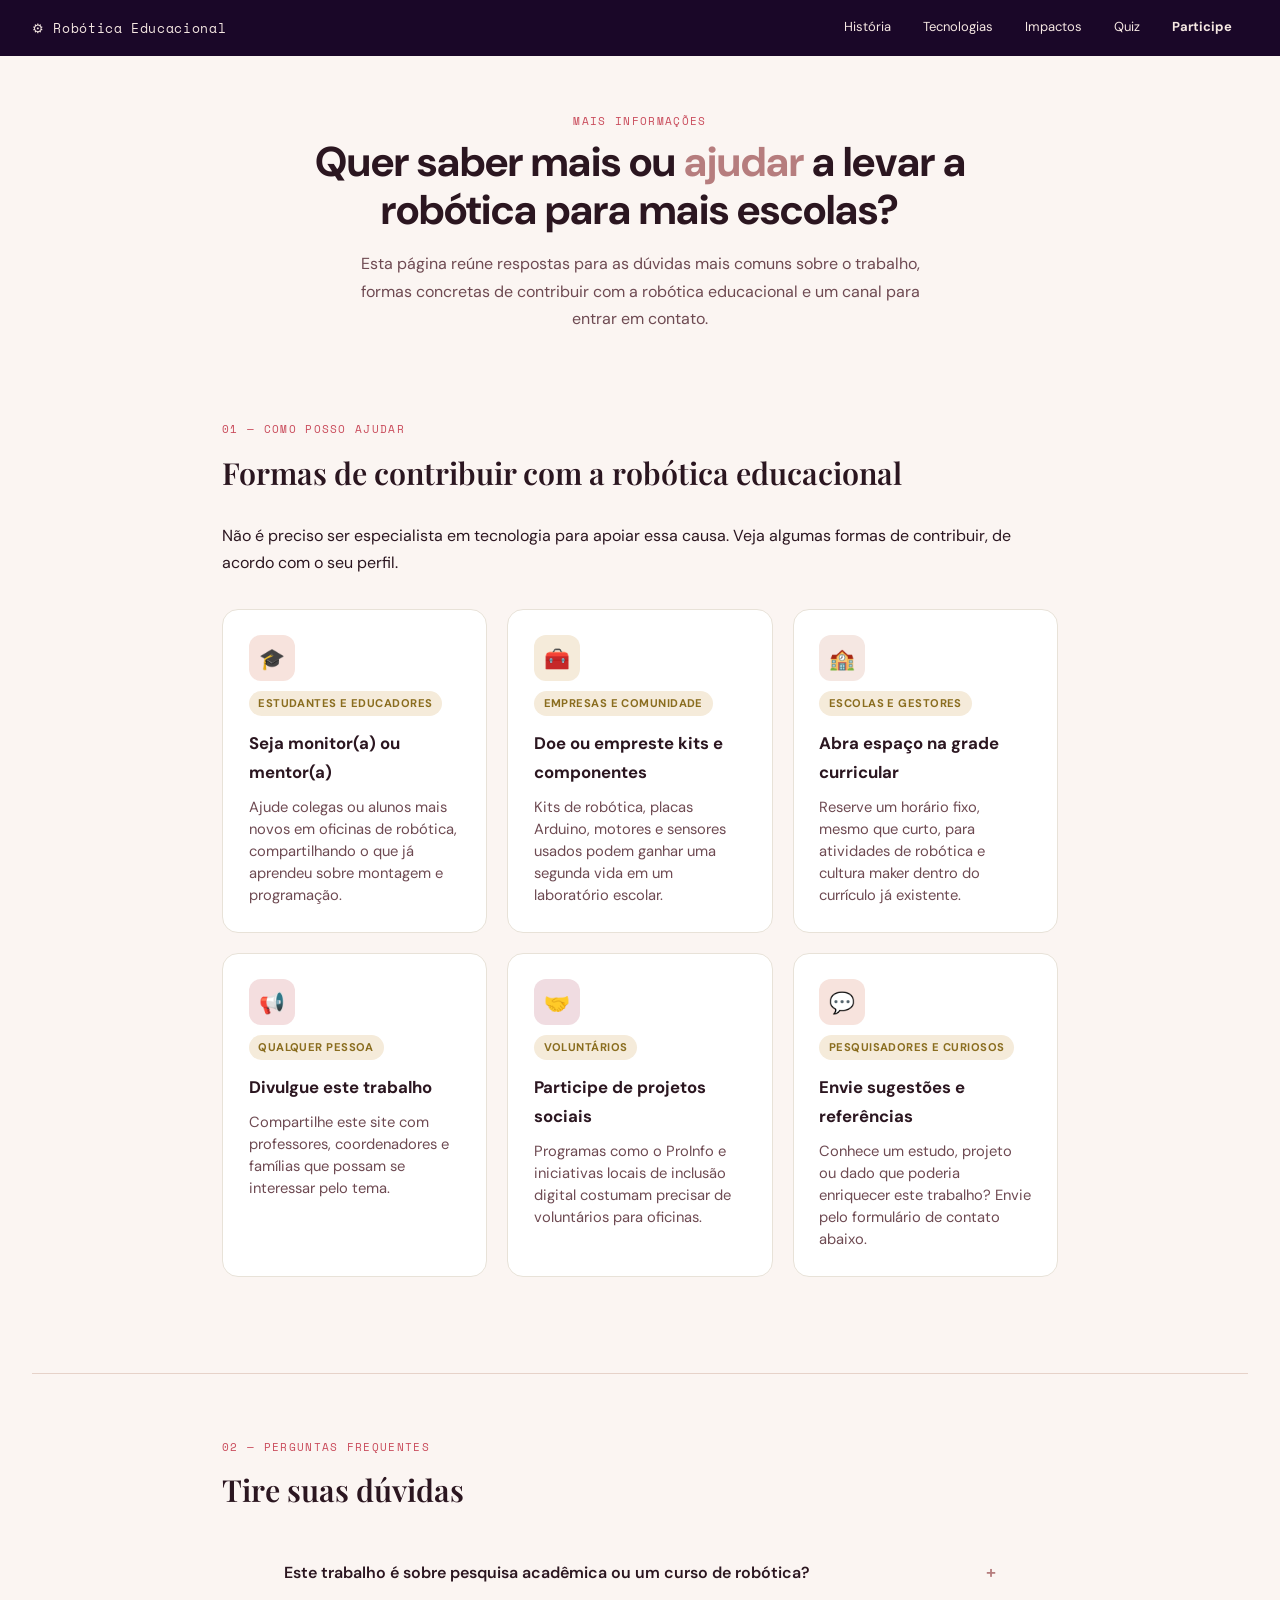
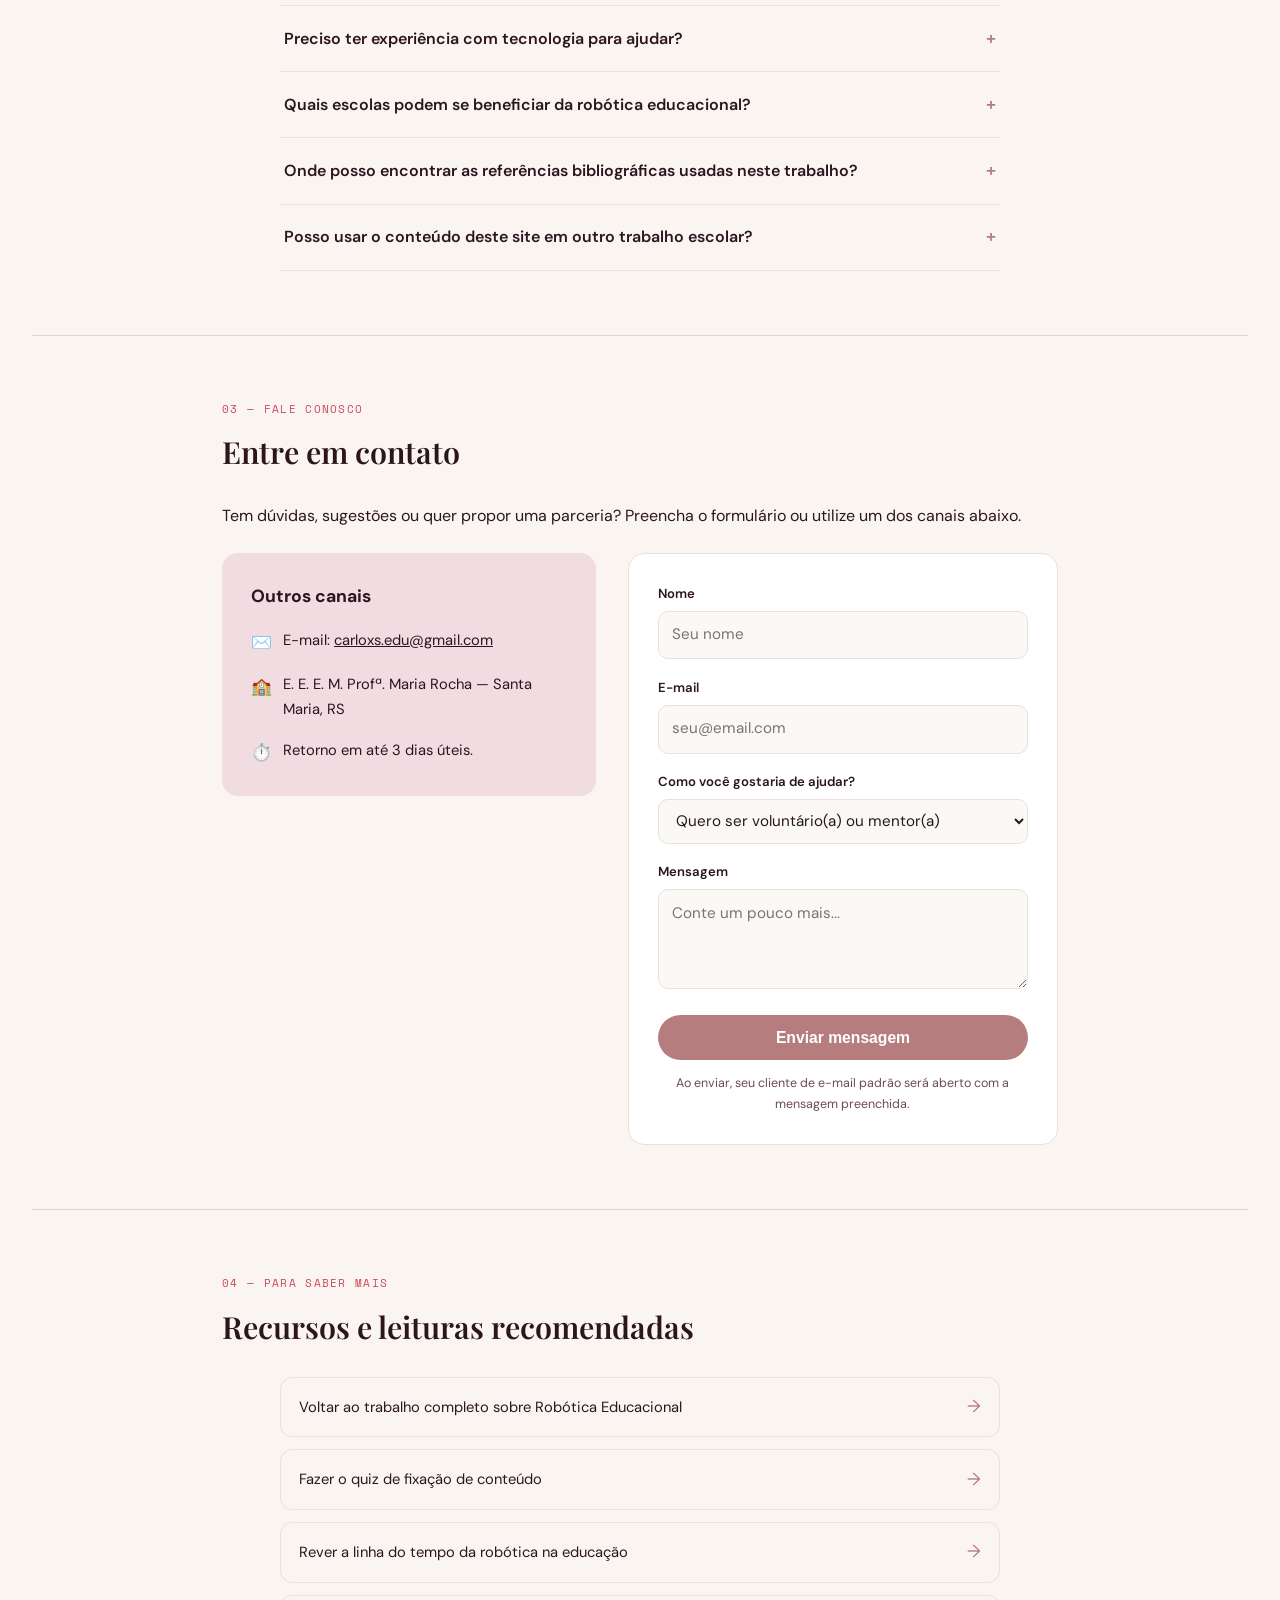
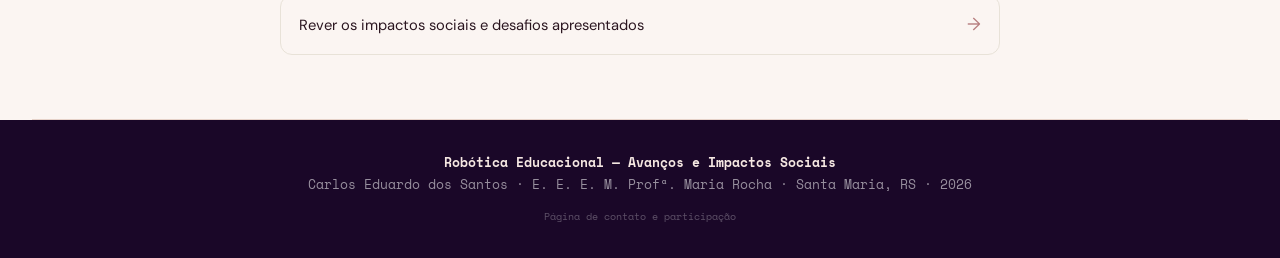
==== participe.html @ 4939635a "Add files via upload" ====
<!DOCTYPE html>
<html lang="pt-BR">
<head>
<meta charset="UTF-8">
<meta name="viewport" content="width=device-width, initial-scale=1.0">
<title>Participe — Robótica Educacional</title>
<link rel="stylesheet" href="CssTcc.css" />
<link rel="stylesheet" href="CssParticipe.css" />


</head>
<body>

<div id="progress-bar"></div>

<nav>
  <span class="logo">⚙ Robótica Educacional</span>
  <ul>
    <li><a href="Robotica.html#historico">História</a></li>
    <li><a href="Robotica.html#tecnologias">Tecnologias</a></li>
    <li><a href="Robotica.html#impactos">Impactos</a></li>
    <li><a href="quiz.html">Quiz</a></li>
    <li><a href="participe.html" style="opacity:1; font-weight:700;">Participe</a></li>
  </ul>
</nav>

<div class="p-hero">
  <div class="section-label">Mais informações</div>
  <h1>Quer saber mais ou <span style="color:var(--terracota,#d97757);">ajudar</span> a levar a robótica para mais escolas?</h1>
  <p>Esta página reúne respostas para as dúvidas mais comuns sobre o trabalho, formas concretas de contribuir com a robótica educacional e um canal para entrar em contato.</p>
</div>

<!-- COMO POSSO AJUDAR -->
<section class="reveal">
  <div class="section-label">01 — Como posso ajudar</div>
  <h2>Formas de contribuir com a robótica educacional</h2>
  <p>Não é preciso ser especialista em tecnologia para apoiar essa causa. Veja algumas formas de contribuir, de acordo com o seu perfil.</p>

  <div class="ajuda-grid">
    <div class="ajuda-card">
      <div class="ajuda-icone" style="background:var(--primary-light);">🎓</div>
      <span class="tag">Estudantes e educadores</span>
      <h3>Seja monitor(a) ou mentor(a)</h3>
      <p>Ajude colegas ou alunos mais novos em oficinas de robótica, compartilhando o que já aprendeu sobre montagem e programação.</p>
    </div>
    <div class="ajuda-card">
      <div class="ajuda-icone" style="background:var(--dourado-light);">🧰</div>
      <span class="tag">Empresas e comunidade</span>
      <h3>Doe ou empreste kits e componentes</h3>
      <p>Kits de robótica, placas Arduino, motores e sensores usados podem ganhar uma segunda vida em um laboratório escolar.</p>
    </div>
    <div class="ajuda-card">
      <div class="ajuda-icone" style="background:var(--terracota-light);">🏫</div>
      <span class="tag">Escolas e gestores</span>
      <h3>Abra espaço na grade curricular</h3>
      <p>Reserve um horário fixo, mesmo que curto, para atividades de robótica e cultura maker dentro do currículo já existente.</p>
    </div>
    <div class="ajuda-card">
      <div class="ajuda-icone" style="background:var(--coral-light);">📢</div>
      <span class="tag">Qualquer pessoa</span>
      <h3>Divulgue este trabalho</h3>
      <p>Compartilhe este site com professores, coordenadores e famílias que possam se interessar pelo tema.</p>
    </div>
    <div class="ajuda-card">
      <div class="ajuda-icone" style="background:var(--secondary-light);">🤝</div>
      <span class="tag">Voluntários</span>
      <h3>Participe de projetos sociais</h3>
      <p>Programas como o ProInfo e iniciativas locais de inclusão digital costumam precisar de voluntários para oficinas.</p>
    </div>
    <div class="ajuda-card">
      <div class="ajuda-icone" style="background:var(--primary-light);">💬</div>
      <span class="tag">Pesquisadores e curiosos</span>
      <h3>Envie sugestões e referências</h3>
      <p>Conhece um estudo, projeto ou dado que poderia enriquecer este trabalho? Envie pelo formulário de contato abaixo.</p>
    </div>
  </div>
</section>

<hr class="divisor">

<!-- FAQ -->
<section class="reveal">
  <div class="section-label">02 — Perguntas frequentes</div>
  <h2>Tire suas dúvidas</h2>

  <div class="faq-lista" id="faqLista">
    <div class="faq-item">
      <button class="faq-pergunta">
        Este trabalho é sobre pesquisa acadêmica ou um curso de robótica?
        <span class="sinal">+</span>
      </button>
      <div class="faq-resposta">
        <p>É um Trabalho de Conclusão de Curso (TCC) que reúne pesquisa bibliográfica sobre a história, as tecnologias e os impactos sociais da robótica na educação. Não se trata de um curso prático, mas o conteúdo pode servir de base para quem quiser estudar ou ensinar o tema.</p>
      </div>
    </div>
    <div class="faq-item">
      <button class="faq-pergunta">
        Preciso ter experiência com tecnologia para ajudar?
        <span class="sinal">+</span>
      </button>
      <div class="faq-resposta">
        <p>Não. Muitas formas de ajudar, como divulgar o trabalho, doar materiais ou apoiar a organização de uma oficina, não exigem conhecimento técnico prévio.</p>
      </div>
    </div>
    <div class="faq-item">
      <button class="faq-pergunta">
        Quais escolas podem se beneficiar da robótica educacional?
        <span class="sinal">+</span>
      </button>
      <div class="faq-resposta">
        <p>Qualquer escola, pública ou privada, pode se beneficiar. O trabalho destaca especialmente os desafios enfrentados pela rede pública, onde a robótica pode ajudar a reduzir desigualdades no acesso à tecnologia.</p>
      </div>
    </div>
    <div class="faq-item">
      <button class="faq-pergunta">
        Onde posso encontrar as referências bibliográficas usadas neste trabalho?
        <span class="sinal">+</span>
      </button>
      <div class="faq-resposta">
        <p>As principais referências, como Moran (2013), Filatro (2018) e Silveira (2023), estão citadas ao longo do site. Para a lista completa, entre em contato usando o formulário abaixo.</p>
      </div>
    </div>
    <div class="faq-item">
      <button class="faq-pergunta">
        Posso usar o conteúdo deste site em outro trabalho escolar?
        <span class="sinal">+</span>
      </button>
      <div class="faq-resposta">
        <p>Sim, desde que a fonte seja citada corretamente. Recomendamos consultar as referências originais para trabalhos acadêmicos mais aprofundados.</p>
      </div>
    </div>
  </div>
</section>

<hr class="divisor">

<!-- CONTATO -->
<section class="reveal">
  <div class="section-label">03 — Fale conosco</div>
  <h2>Entre em contato</h2>
  <p>Tem dúvidas, sugestões ou quer propor uma parceria? Preencha o formulário ou utilize um dos canais abaixo.</p>

  <div class="contato-wrap">
    <div class="contato-info">
      <h3>Outros canais</h3>
      <div class="contato-linha">
        <span class="ic">✉️</span>
        <span>E-mail: <a href="carloxs.edu@gmail.com">carloxs.edu@gmail.com</a></span>
      </div>
      <div class="contato-linha">
        <span class="ic">🏫</span>
        <span>E. E. E. M. Profª. Maria Rocha — Santa Maria, RS</span>
      </div>
      <div class="contato-linha">
        <span class="ic">⏱️</span>
        <span>Retorno em até 3 dias úteis.</span>
      </div>
    </div>

    <form class="contato-form" action="mailto:carloxs.edu@gmail.com" method="post" enctype="text/plain">
      <div class="campo">
        <label for="nome">Nome</label>
        <input type="text" id="nome" name="nome" placeholder="Seu nome" required>
      </div>
      <div class="campo">
        <label for="email">E-mail</label>
        <input type="email" id="email" name="email" placeholder="seu@email.com" required>
      </div>
      <div class="campo">
        <label for="assunto">Como você gostaria de ajudar?</label>
        <select id="assunto" name="assunto">
          <option>Quero ser voluntário(a) ou mentor(a)</option>
          <option>Quero doar equipamentos</option>
          <option>Represento uma escola interessada</option>
          <option>Tenho uma sugestão ou referência</option>
          <option>Outro assunto</option>
        </select>
      </div>
      <div class="campo">
        <label for="mensagem">Mensagem</label>
        <textarea id="mensagem" name="mensagem" placeholder="Conte um pouco mais..." required></textarea>
      </div>
      <button type="submit" class="btn-enviar">Enviar mensagem</button>
      <div class="form-nota">Ao enviar, seu cliente de e-mail padrão será aberto com a mensagem preenchida.</div>
    </form>
  </div>
</section>

<hr class="divisor">

<!-- RECURSOS -->
<section class="reveal">
  <div class="section-label">04 — Para saber mais</div>
  <h2>Recursos e leituras recomendadas</h2>
  <div class="recursos-lista">
    <a class="recurso-link" href="Robotica.html">
      <span>Voltar ao trabalho completo sobre Robótica Educacional</span>
      <span class="seta">→</span>
    </a>
    <a class="recurso-link" href="quiz.html">
      <span>Fazer o quiz de fixação de conteúdo</span>
      <span class="seta">→</span>
    </a>
    <a class="recurso-link" href="Robotica.html#historico">
      <span>Rever a linha do tempo da robótica na educação</span>
      <span class="seta">→</span>
    </a>
    <a class="recurso-link" href="Robotica.html#impactos">
      <span>Rever os impactos sociais e desafios apresentados</span>
      <span class="seta">→</span>
    </a>
  </div>
</section>

<hr class="divisor">

<button id="back-to-top" title="Voltar ao topo" onclick="window.scrollTo({top:0, behavior:'smooth'})">↑</button>

<footer>
  <strong>Robótica Educacional — Avanços e Impactos Sociais</strong><br>
  Carlos Eduardo dos Santos · E. E. E. M. Profª. Maria Rocha · Santa Maria, RS · 2026
  <span class="creditos">Página de contato e participação</span>
</footer>

<script>
// FAQ ACORDEÃO
document.querySelectorAll('.faq-item').forEach(item => {
  const botao = item.querySelector('.faq-pergunta');
  const resposta = item.querySelector('.faq-resposta');
  botao.addEventListener('click', () => {
    const estaAberto = item.classList.contains('aberto');
    document.querySelectorAll('.faq-item.aberto').forEach(outro => {
      if (outro !== item) {
        outro.classList.remove('aberto');
        outro.querySelector('.faq-resposta').style.maxHeight = null;
      }
    });
    if (estaAberto) {
      item.classList.remove('aberto');
      resposta.style.maxHeight = null;
    } else {
      item.classList.add('aberto');
      resposta.style.maxHeight = resposta.scrollHeight + 'px';
    }
  });
});

// REVEAL DE SEÇÕES
const revealObserver = new IntersectionObserver((entries) => {
  entries.forEach(e => { if (e.isIntersecting) e.target.classList.add('visible'); });
}, { threshold: 0.1 });
document.querySelectorAll('.reveal').forEach(s => revealObserver.observe(s));

// BARRA DE PROGRESSO DE LEITURA
const progressBar = document.getElementById('progress-bar');
function atualizarProgresso() {
  const scrollTop = window.scrollY;
  const docHeight = document.documentElement.scrollHeight - window.innerHeight;
  const pct = docHeight > 0 ? (scrollTop / docHeight) * 100 : 0;
  progressBar.style.width = pct + '%';
}
window.addEventListener('scroll', atualizarProgresso);
atualizarProgresso();

// BOTÃO VOLTAR AO TOPO
const backToTop = document.getElementById('back-to-top');
window.addEventListener('scroll', () => {
  if (window.scrollY > 500) backToTop.classList.add('show');
  else backToTop.classList.remove('show');
});
</script>
</body>
</html>
---- CssTcc.css ----
@import url('https://fonts.googleapis.com/css2?family=Playfair+Display:ital,wght@0,400;0,600;0,700;1,400&family=DM+Sans:wght@400;500;600;700&family=Space+Mono:wght@400;700&display=swap');

:root {
    
    --primary: #C94B5B;         /* rosa coral vibrante — antigo "verde" */
    --primary-dark: #1A0728;    /* roxo quase-preto — fundo de nav/hero/footer */
    --primary-darker: #100420;
    --primary-light: #F7E3DD;   /* rosa claro — cards positivos */
    --secondary: #702E43;       /* ameixa — antigo "roxo" */
    --secondary-light: #F0DCE1;
    --terracota: #B67D7E;       /* rosa empoeirado — antigo "amarelo" */
    --terracota-light: #F5E7E2;
    --coral: #9C3A4A;           /* vinho profundo — desafios/negativo */
    --coral-light: #F4DEDF;
    --dourado: #C9974B;         /* dourado quente — respostas corretas */
    --dourado-light: #F5EBDA;
    --cinza-bg: #FBF5F2;
    --cinza-borda: #E6D2C9;
    --texto: #2B1620;
    --texto-muted: #6E4A52;
    --branco: #ffffff;
  }

  * { margin: 0; padding: 0; box-sizing: border-box; }


 body {
    font-family: 'DM Sans', sans-serif;
    background: var(--cinza-bg);
    color: var(--texto);
    line-height: 1.7;
  }

  /* BARRA DE PROGRESSO DE LEITURA */
  #progress-bar {
    position: fixed;
    top: 0; left: 0;
    height: 3px;
    width: 0%;
    background: linear-gradient(90deg, var(--primary), var(--dourado));
    z-index: 999;
    transition: width 0.1s;
  }

  /* NAV */
  nav {
    background: var(--primary-dark);
    padding: 0 2rem;
    position: sticky;
    top: 0;
    z-index: 100;
    display: flex;
    align-items: center;
    justify-content: space-between;
    height: 56px;
  }
  nav .logo {
    font-family: 'Space Mono', monospace;
    color: var(--terracota-light);
    font-size: 13px;
    letter-spacing: 0.05em;
  }
  nav ul {
    list-style: none;
    display: flex;
    gap: 0;
  }
  nav ul li a {
    color: var(--terracota-light);
    text-decoration: none;
    font-size: 13px;
    padding: 0 1rem;
    height: 56px;
    display: flex;
    align-items: center;
    transition: background 0.2s;
    border-bottom: 2px solid transparent;
  }
  nav ul li a:hover {
    background: rgba(255,255,255,0.07);
    border-bottom-color: var(--dourado);
  }

  /* HERO */
  .hero {
    background:
      linear-gradient(160deg, rgba(26,7,40,0.93) 10%, rgba(112,46,67,0.85) 100%),
      url('https://images.pexels.com/photos/7869085/pexels-photo-7869085.jpeg?auto=compress&cs=tinysrgb&w=1600') center/cover no-repeat;
    color: white;
    padding: 5rem 2rem 4rem;
    position: relative;
    overflow: hidden;
  }
  .hero::before {
    content: '';
    position: absolute;
    top: -60px; right: -60px;
    width: 340px; height: 340px;
    border-radius: 50%;
    background: rgba(201,75,91,0.20);
  }
  .hero::after {
    content: '';
    position: absolute;
    bottom: -80px; left: 10%;
    width: 220px; height: 220px;
    border-radius: 50%;
    background: rgba(201,151,75,0.15);
  }
  .hero-inner {
    max-width: 860px;
    margin: 0 auto;
    position: relative;
    z-index: 1;
  }
  .hero-tag {
    display: inline-block;
    background: rgba(247,227,221,0.15);
    border: 1px solid rgba(247,227,221,0.3);
    color: var(--terracota-light);
    font-size: 11px;
    letter-spacing: 0.1em;
    text-transform: uppercase;
    padding: 4px 12px;
    border-radius: 20px;
    margin-bottom: 1.5rem;
    font-family: 'Space Mono', monospace;
  }
  .hero h1 {
    font-family: 'Playfair Display', serif;
    font-size: clamp(2.1rem, 5vw, 3.4rem);
    font-weight: 600;
    line-height: 1.25;
    color: white;
    margin-bottom: 1.25rem;
    max-width: 680px;
  }
  .hero h1 span { color: #F0A7A5; font-style: italic; }
  .hero p {
    font-size: 1.05rem;
    color: rgba(255,255,255,0.75);
    max-width: 560px;
    margin-bottom: 2rem;
  }
  .hero-autor {
    font-family: 'Space Mono', monospace;
    font-size: 12px;
    color: rgba(255,255,255,0.5);
  }
  .hero-stats {
    display: flex;
    gap: 2.5rem;
    margin-top: 3rem;
    padding-top: 2rem;
    border-top: 1px solid rgba(255,255,255,0.15);
  }
  .hero-stat .num {
    font-family: 'Space Mono', monospace;
    font-size: 1.8rem;
    color: #F0A7A5;
    font-weight: 700;
  }
  .hero-stat .lab {
    font-size: 12px;
    color: rgba(255,255,255,0.55);
    margin-top: 2px;
  }

  /* SEÇÕES */
  section {
    padding: 4rem 2rem;
    max-width: 900px;
    margin: 0 auto;
  }
  .section-label {
    font-family: 'Space Mono', monospace;
    font-size: 11px;
    letter-spacing: 0.12em;
    text-transform: uppercase;
    color: var(--primary);
    margin-bottom: 0.5rem;
  }
  section h2 {
    font-family: 'Playfair Display', serif;
    font-size: 1.9rem;
    font-weight: 600;
    color: var(--texto);
    margin-bottom: 1.5rem;
  }

  /* REVEAL ON SCROLL (seções inteiras) */
  .reveal {
    opacity: 0;
    transform: translateY(24px);
    transition: opacity 0.7s ease, transform 0.7s ease;
  }
  .reveal.visible {
    opacity: 1;
    transform: translateY(0);
  }

  /* IMAGEM DE DESTAQUE DE SEÇÃO */
  .section-figure {
    width: 100%;
    border-radius: 14px;
    overflow: hidden;
    margin: 1.5rem 0;
    box-shadow: 0 12px 28px rgba(26,7,40,0.15);
  }
  .section-figure img {
    width: 100%;
    display: block;
    height: 280px;
    object-fit: cover;
    transition: transform 0.5s ease;
  }
  .section-figure:hover img { transform: scale(1.04); }
  .section-figure figcaption {
    font-size: 0.75rem;
    color: var(--texto-muted);
    padding: 0.5rem 0.1rem 0;
    font-family: 'Space Mono', monospace;
  }

  /* TIMELINE */
  .timeline {
    position: relative;
    padding-left: 2rem;
    margin-top: 2rem;
  }
  .timeline::before {
    content: '';
    position: absolute;
    left: 7px; top: 0; bottom: 0;
    width: 2px;
    background: var(--cinza-borda);
  }
  .timeline-item {
    position: relative;
    margin-bottom: 2rem;
    opacity: 0;
    transform: translateX(-10px);
    transition: opacity 0.5s, transform 0.5s;
  }
  .timeline-item.visible {
    opacity: 1;
    transform: translateX(0);
  }
  .timeline-dot {
    position: absolute;
    left: -2rem;
    top: 4px;
    width: 16px; height: 16px;
    border-radius: 50%;
    background: var(--primary);
    border: 3px solid var(--cinza-bg);
  }
  .timeline-ano {
    font-family: 'Space Mono', monospace;
    font-size: 12px;
    color: var(--primary);
    font-weight: 700;
    margin-bottom: 4px;
  }
  .timeline-titulo {
    font-size: 1rem;
    font-weight: 600;
    margin-bottom: 4px;
  }
  .timeline-desc {
    font-size: 0.9rem;
    color: var(--texto-muted);
  }

  /* CARDS GRID */
  .cards-grid {
    display: grid;
    grid-template-columns: repeat(auto-fit, minmax(240px, 1fr));
    gap: 1.25rem;
    margin-top: 2rem;
  }
  .card {
    background: var(--branco);
    border: 1px solid var(--cinza-borda);
    border-radius: 14px;
    overflow: hidden;
    transition: transform 0.25s, box-shadow 0.25s;
  }
  .card:hover {
    transform: translateY(-5px);
    box-shadow: 0 14px 30px rgba(26,7,40,0.12);
  }
  .card-media {
    width: 100%;
    height: 130px;
    overflow: hidden;
  }
  .card-media img {
    width: 100%;
    height: 100%;
    object-fit: cover;
    transition: transform 0.5s ease;
  }
  .card:hover .card-media img { transform: scale(1.08); }
  .card-body { padding: 1.25rem; }
  .card-icone {
    width: 40px; height: 40px;
    border-radius: 10px;
    display: flex; align-items: center; justify-content: center;
    font-size: 1.2rem;
    margin-bottom: 0.75rem;
  }
  .card h3 {
    font-size: 0.95rem;
    font-weight: 600;
    margin-bottom: 0.4rem;
  }
  .card p {
    font-size: 0.875rem;
    color: var(--texto-muted);
  }

  /* GALERIA */
  .galeria-grid {
    display: grid;
    grid-template-columns: repeat(auto-fit, minmax(160px, 1fr));
    gap: 0.75rem;
    margin-top: 1.5rem;
  }
  .galeria-item {
    position: relative;
    border-radius: 12px;
    overflow: hidden;
    aspect-ratio: 4/3;
    cursor: pointer;
  }
  .galeria-item img {
    width: 100%; height: 100%;
    object-fit: cover;
    transition: transform 0.4s ease, filter 0.4s ease;
  }
  .galeria-item:hover img {
    transform: scale(1.1);
  }
  .galeria-item .legenda {
    position: absolute;
    left: 0; right: 0; bottom: 0;
    padding: 0.5rem 0.6rem;
    background: linear-gradient(0deg, rgba(26,7,40,0.85), transparent);
    color: #fff;
    font-size: 0.75rem;
    opacity: 0;
    transform: translateY(6px);
    transition: opacity 0.3s, transform 0.3s;
  }
  .galeria-item:hover .legenda {
    opacity: 1;
    transform: translateY(0);
  }

  /* QUIZ */
  #quiz {
    background: var(--primary-dark);
    color: white;
    border-radius: 16px;
    padding: 2.5rem;
    margin-top: 3rem;
  }
  #quiz h2 { color: white; }
  .quiz-pergunta {
    font-size: 1.1rem;
    font-weight: 500;
    margin: 1.5rem 0 1rem;
    color: rgba(255,255,255,0.9);
  }
  .quiz-opcoes {
    display: flex;
    flex-direction: column;
    gap: 0.6rem;
  }
  .quiz-btn {
    background: rgba(255,255,255,0.07);
    border: 1px solid rgba(255,255,255,0.15);
    color: rgba(255,255,255,0.85);
    padding: 0.75rem 1rem;
    border-radius: 8px;
    text-align: left;
    cursor: pointer;
    font-size: 0.9rem;
    font-family: 'DM Sans', sans-serif;
    transition: background 0.2s, border-color 0.2s;
  }
  .quiz-btn:hover { background: rgba(255,255,255,0.13); border-color: rgba(255,255,255,0.3); }
  .quiz-btn.correta { background: rgba(201,151,75,0.35); border-color: var(--dourado); color: white; }
  .quiz-btn.errada { background: rgba(156,58,74,0.45); border-color: #E58B96; color: white; }
  .quiz-btn:disabled { cursor: default; }
  .quiz-feedback {
    margin-top: 1rem;
    padding: 0.75rem 1rem;
    border-radius: 8px;
    font-size: 0.9rem;
    display: none;
  }
  .quiz-feedback.show { display: block; }
  .quiz-feedback.ok { background: rgba(201,151,75,0.2); color: #F0D6A8; border: 1px solid rgba(201,151,75,0.4); }
  .quiz-feedback.erro { background: rgba(156,58,74,0.25); color: #F0AAB2; border: 1px solid rgba(229,139,150,0.4); }
  .quiz-nav {
    margin-top: 1.5rem;
    display: flex;
    justify-content: space-between;
    align-items: center;
  }
  .quiz-progresso {
    font-family: 'Space Mono', monospace;
    font-size: 12px;
    color: rgba(255,255,255,0.5);
  }
  .quiz-resultado {
    text-align: center;
    padding: 2rem 1rem;
    display: none;
  }
  .quiz-resultado.show { display: block; }
  .quiz-resultado .placar {
    font-family: 'Space Mono', monospace;
    font-size: 2.5rem;
    color: var(--dourado);
    font-weight: 700;
    margin-bottom: 0.5rem;
  }
  .btn-prox, .btn-reiniciar {
    background: var(--primary);
    color: white;
    border: none;
    padding: 0.6rem 1.4rem;
    border-radius: 8px;
    cursor: pointer;
    font-size: 0.9rem;
    font-family: 'DM Sans', sans-serif;
    display: none;
    transition: background 0.2s;
  }
  .btn-prox:hover, .btn-reiniciar:hover { background: #B5394A; }
  .btn-prox.show, .btn-reiniciar.show { display: inline-block; }

  /* IMPACTOS */
  .impactos-grid {
    display: grid;
    grid-template-columns: 1fr 1fr;
    gap: 1rem;
    margin-top: 2rem;
  }
  @media (max-width: 600px) {
    .impactos-grid { grid-template-columns: 1fr; }
    nav ul { display: none; }
    .hero-stats { flex-wrap: wrap; gap: 1.5rem; }
    .galeria-grid { grid-template-columns: repeat(2, 1fr); }
  }
  .impacto-card {
    border-radius: 12px;
    padding: 1.25rem;
    border-left: 3px solid;
  }
  .impacto-card.positivo {
    background: var(--primary-light);
    border-color: var(--primary);
  }
  .impacto-card.desafio {
    background: var(--coral-light);
    border-color: var(--coral);
  }
  .impacto-card h4 {
    font-size: 0.9rem;
    font-weight: 600;
    margin-bottom: 0.4rem;
  }
  .impacto-card.positivo h4 { color: var(--primary); }
  .impacto-card.desafio h4 { color: var(--coral); }
  .impacto-card p {
    font-size: 0.85rem;
  }
  .impacto-card.positivo p { color: #7A2438; }
  .impacto-card.desafio p { color: #6E1F2B; }

  /* CITAR */
  blockquote {
    border-left: 3px solid var(--secondary);
    padding: 0.75rem 1.25rem;
    background: var(--secondary-light);
    border-radius: 0 8px 8px 0;
    margin: 1.5rem 0;
    font-size: 0.95rem;
    color: #4A1B2C;
    font-style: italic;
  }
  blockquote cite {
    display: block;
    font-size: 0.8rem;
    margin-top: 0.4rem;
    color: var(--secondary);
    font-style: normal;
    font-weight: 500;
  }

  /* STEM */
  .stem-bar {
    display: flex;
    gap: 4px;
    margin: 2rem 0 1rem;
  }
  .stem-letter {
    flex: 1;
    text-align: center;
    padding: 1.2rem 0.5rem 1rem;
    border-radius: 8px;
    font-family: 'Space Mono', monospace;
    font-size: 1.5rem;
    font-weight: 700;
    cursor: pointer;
    transition: transform 0.15s;
    user-select: none;
  }
  .stem-letter:hover { transform: translateY(-4px); }
  .stem-letter.s { background: var(--primary-light); color: var(--primary); }
  .stem-letter.t { background: var(--secondary-light); color: var(--secondary); }
  .stem-letter.e { background: var(--dourado-light); color: #7A5623; }
  .stem-letter.m { background: var(--terracota-light); color: #5E2E30; }
  .stem-letter small {
    display: block;
    font-family: 'DM Sans', sans-serif;
    font-size: 0.7rem;
    font-weight: 400;
    margin-top: 4px;
  }
  .stem-info {
    background: var(--branco);
    border: 1px solid var(--cinza-borda);
    border-radius: 10px;
    padding: 1rem 1.25rem;
    font-size: 0.9rem;
    color: var(--texto-muted);
    min-height: 60px;
    transition: all 0.3s;
  }

  /* DIVISOR */
  .divisor {
    border: none;
    border-top: 1px solid var(--cinza-borda);
    margin: 0 2rem;
  }

  /* BOTÃO VOLTAR AO TOPO */
  #back-to-top {
    position: fixed;
    bottom: 24px;
    right: 24px;
    width: 44px;
    height: 44px;
    border-radius: 50%;
    background: var(--primary);
    color: white;
    border: none;
    font-size: 1.1rem;
    cursor: pointer;
    box-shadow: 0 8px 20px rgba(26,7,40,0.25);
    opacity: 0;
    pointer-events: none;
    transform: translateY(10px);
    transition: opacity 0.3s, transform 0.3s, background 0.2s;
    z-index: 98;
  }
  #back-to-top.show {
    opacity: 1;
    pointer-events: auto;
    transform: translateY(0);
  }
  #back-to-top:hover { background: var(--secondary); }

  /* FOOTER */
  footer {
    background: var(--primary-dark);
    color: rgba(255,255,255,0.55);
    text-align: center;
    padding: 2rem;
    font-size: 0.8rem;
    font-family: 'Space Mono', monospace;
  }
  footer strong { color: var(--terracota-light); }
  footer .creditos {
    display: block;
    margin-top: 0.75rem;
    font-size: 0.65rem;
    color: rgba(255,255,255,0.3);
  }
---- CssParticipe.css ----
.p-hero {
    padding: 3.5rem 1.5rem 1.5rem;
    text-align: center;
    max-width: 760px;
    margin: 0 auto;
  }
  .p-hero .section-label { justify-content:center; display:flex; }
  .p-hero h1 { font-size: clamp(1.8rem, 4vw, 2.6rem); margin: 0.5rem 0 1rem; line-height:1.15; }
  .p-hero p { color: var(--texto-muted, #6b6156); max-width: 580px; margin: 0 auto; }

  /* CARDS "COMO AJUDAR" */
  .ajuda-grid {
    display: grid;
    grid-template-columns: repeat(auto-fit, minmax(240px, 1fr));
    gap: 1.25rem;
    margin: 2rem 0;
  }
  .ajuda-card {
    border: 1px solid var(--border-color, #e8e2d8);
    background: var(--card-bg, #fff);
    border-radius: 16px;
    padding: 1.6rem;
    display:flex; flex-direction:column; gap:0.6rem;
  }
  .ajuda-icone {
    width: 46px; height:46px; border-radius:12px;
    display:flex; align-items:center; justify-content:center;
    font-size:1.3rem;
    background: var(--primary-light, #f1e9df);
  }
  .ajuda-card h3 { font-size:1.05rem; margin:0; }
  .ajuda-card p { font-size:0.92rem; color: var(--texto-muted, #6b6156); margin:0; line-height:1.5; }
  .ajuda-card .tag {
    align-self:flex-start;
    font-size:0.7rem; font-weight:700; text-transform:uppercase; letter-spacing:0.04em;
    padding:0.2rem 0.6rem; border-radius:999px;
    background: var(--dourado-light, #f6e7c8); color: var(--dourado-dark, #8a6d1f);
    margin-bottom:0.2rem;
  }

  /* FAQ ACORDEÃO */
  .faq-lista { max-width: 720px; margin: 1.5rem auto 0; }
  .faq-item {
    border-bottom: 1px solid var(--border-color, #e8e2d8);
  }
  .faq-pergunta {
    width:100%;
    background:none; border:none; text-align:left;
    font: inherit; font-size:1rem; font-weight:600;
    padding: 1.1rem 0.25rem;
    display:flex; justify-content:space-between; align-items:center;
    gap:1rem;
    cursor:pointer;
    color: inherit;
  }
  .faq-pergunta .sinal {
    flex:none;
    font-size:1.1rem;
    transition: transform .2s ease;
    color: var(--terracota, #d97757);
  }
  .faq-item.aberto .sinal { transform: rotate(45deg); }
  .faq-resposta {
    max-height:0;
    overflow:hidden;
    transition: max-height .25s ease;
  }
  .faq-resposta p {
    padding: 0 0.25rem 1.1rem;
    color: var(--texto-muted, #6b6156);
    font-size: 0.94rem;
    line-height:1.6;
    margin:0;
  }

  /* CONTATO */
  .contato-wrap {
    display:grid;
    grid-template-columns: 1fr 1.15fr;
    gap: 2rem;
    max-width: 920px;
    margin: 1.5rem auto 0;
    align-items:start;
  }
  @media (max-width: 760px) {
    .contato-wrap { grid-template-columns: 1fr; }
  }
  .contato-info {
    border-radius:16px;
    background: var(--secondary-light, #eef2ea);
    padding: 1.8rem;
  }
  .contato-info h3 { margin-top:0; font-size:1.1rem; }
  .contato-linha {
    display:flex; align-items:flex-start; gap:0.7rem;
    margin-top:1rem; font-size:0.92rem;
  }
  .contato-linha .ic { flex:none; font-size:1.05rem; }
  .contato-linha a { color: inherit; }

  .contato-form {
    border: 1px solid var(--border-color, #e8e2d8);
    border-radius:16px;
    padding: 1.8rem;
    background: var(--card-bg, #fff);
  }
  .campo { margin-bottom:1.1rem; }
  .campo label {
    display:block; font-size:0.82rem; font-weight:600;
    margin-bottom:0.35rem;
  }
  .campo input, .campo select, .campo textarea {
    width:100%;
    font: inherit;
    font-size:0.95rem;
    padding: 0.65rem 0.8rem;
    border-radius:10px;
    border: 1.5px solid var(--border-color, #e8e2d8);
    background: var(--bg-alt, #fbf9f5);
    color: inherit;
    box-sizing:border-box;
  }
  .campo textarea { resize:vertical; min-height:100px; }
  .campo input:focus, .campo select:focus, .campo textarea:focus {
    outline:none;
    border-color: var(--terracota, #d97757);
  }
  .btn-enviar {
    width:100%;
    padding: 0.85rem 1.2rem;
    border-radius:999px;
    border:none;
    background: var(--terracota, #d97757);
    color:#fff;
    font-weight:700;
    font-size:0.98rem;
    cursor:pointer;
  }
  .btn-enviar:hover { opacity:0.92; }
  .form-nota {
    font-size:0.78rem;
    color: var(--texto-muted, #8a8072);
    margin-top:0.8rem;
    text-align:center;
  }

  .recursos-lista {
    max-width: 720px;
    margin: 1.25rem auto 0;
    display:flex; flex-direction:column; gap:0.75rem;
  }
  .recurso-link {
    display:flex; justify-content:space-between; align-items:center;
    padding: 0.9rem 1.1rem;
    border: 1px solid var(--border-color, #e8e2d8);
    border-radius: 12px;
    text-decoration:none;
    color: inherit;
    font-size:0.92rem;
    transition: border-color .15s ease;
  }
  .recurso-link:hover { border-color: var(--terracota, #d97757); }
  .recurso-link .seta { color: var(--terracota, #d97757); font-size:1.1rem; }
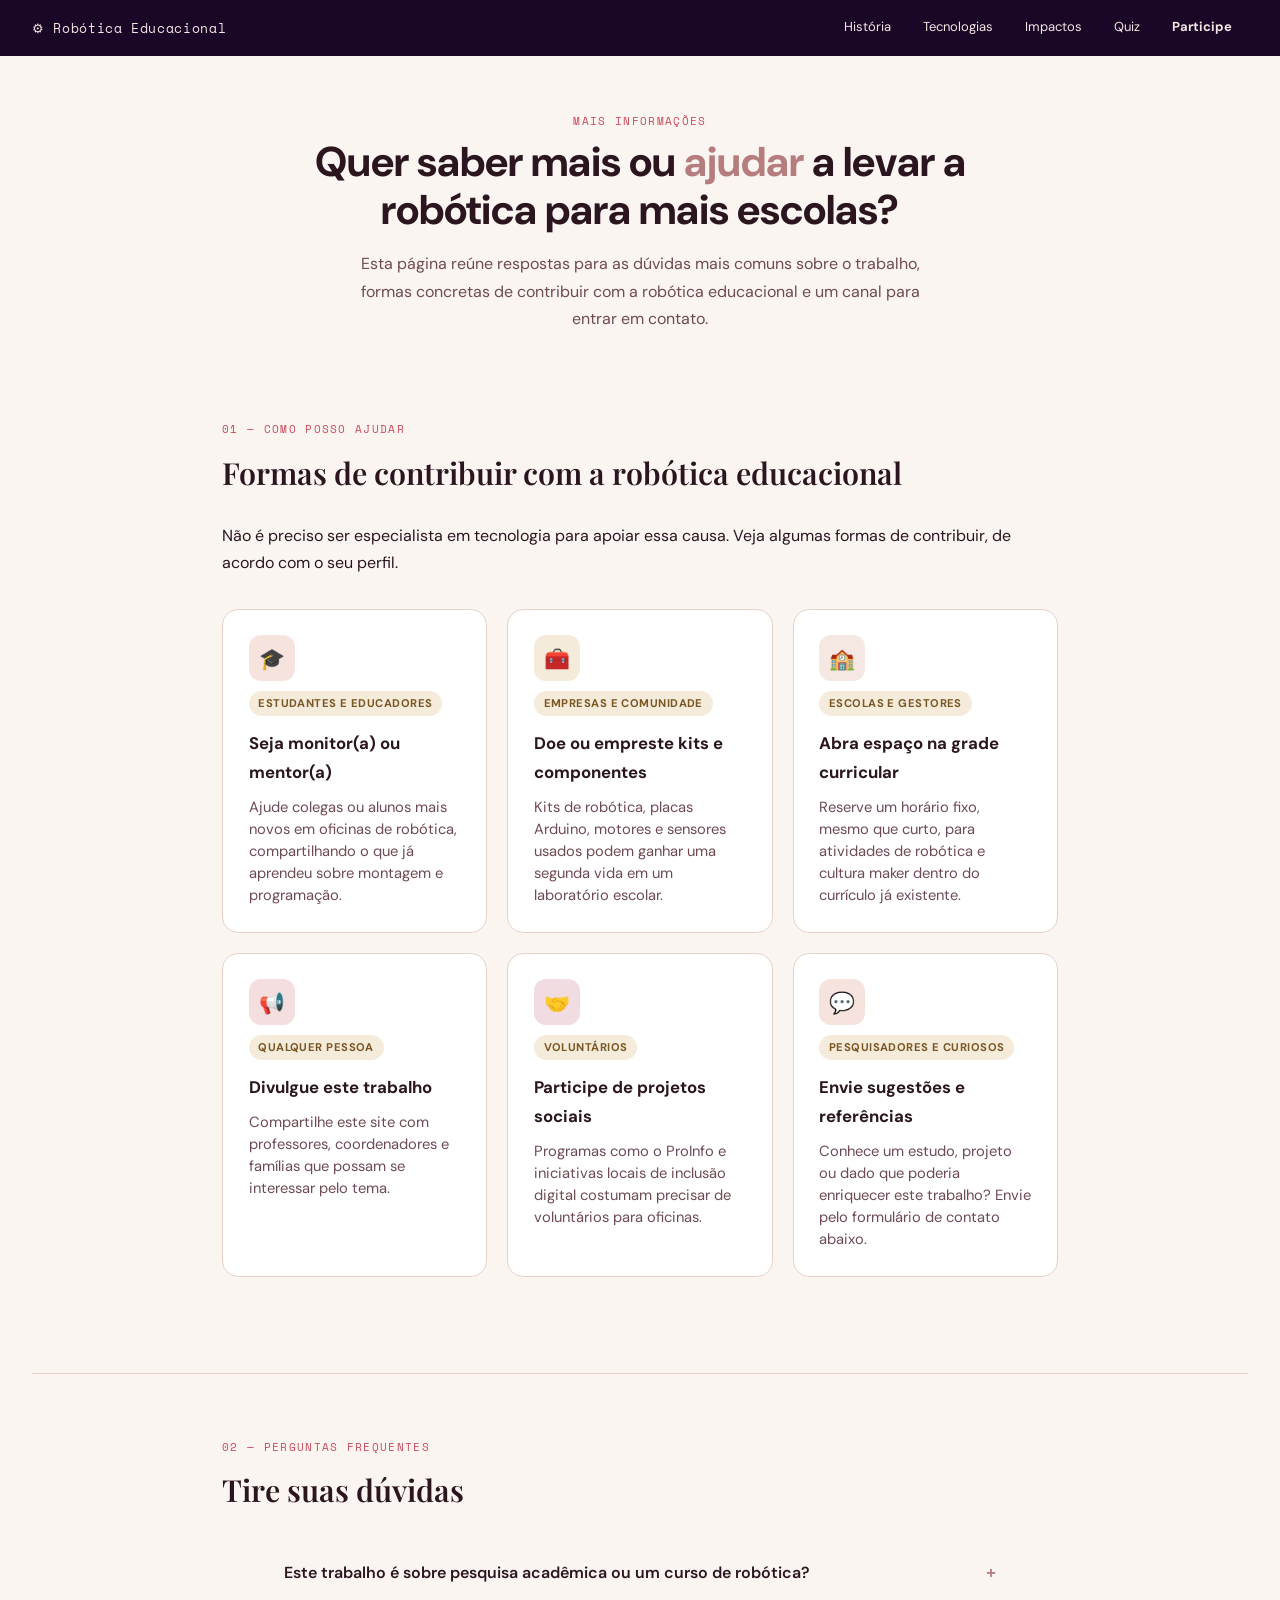
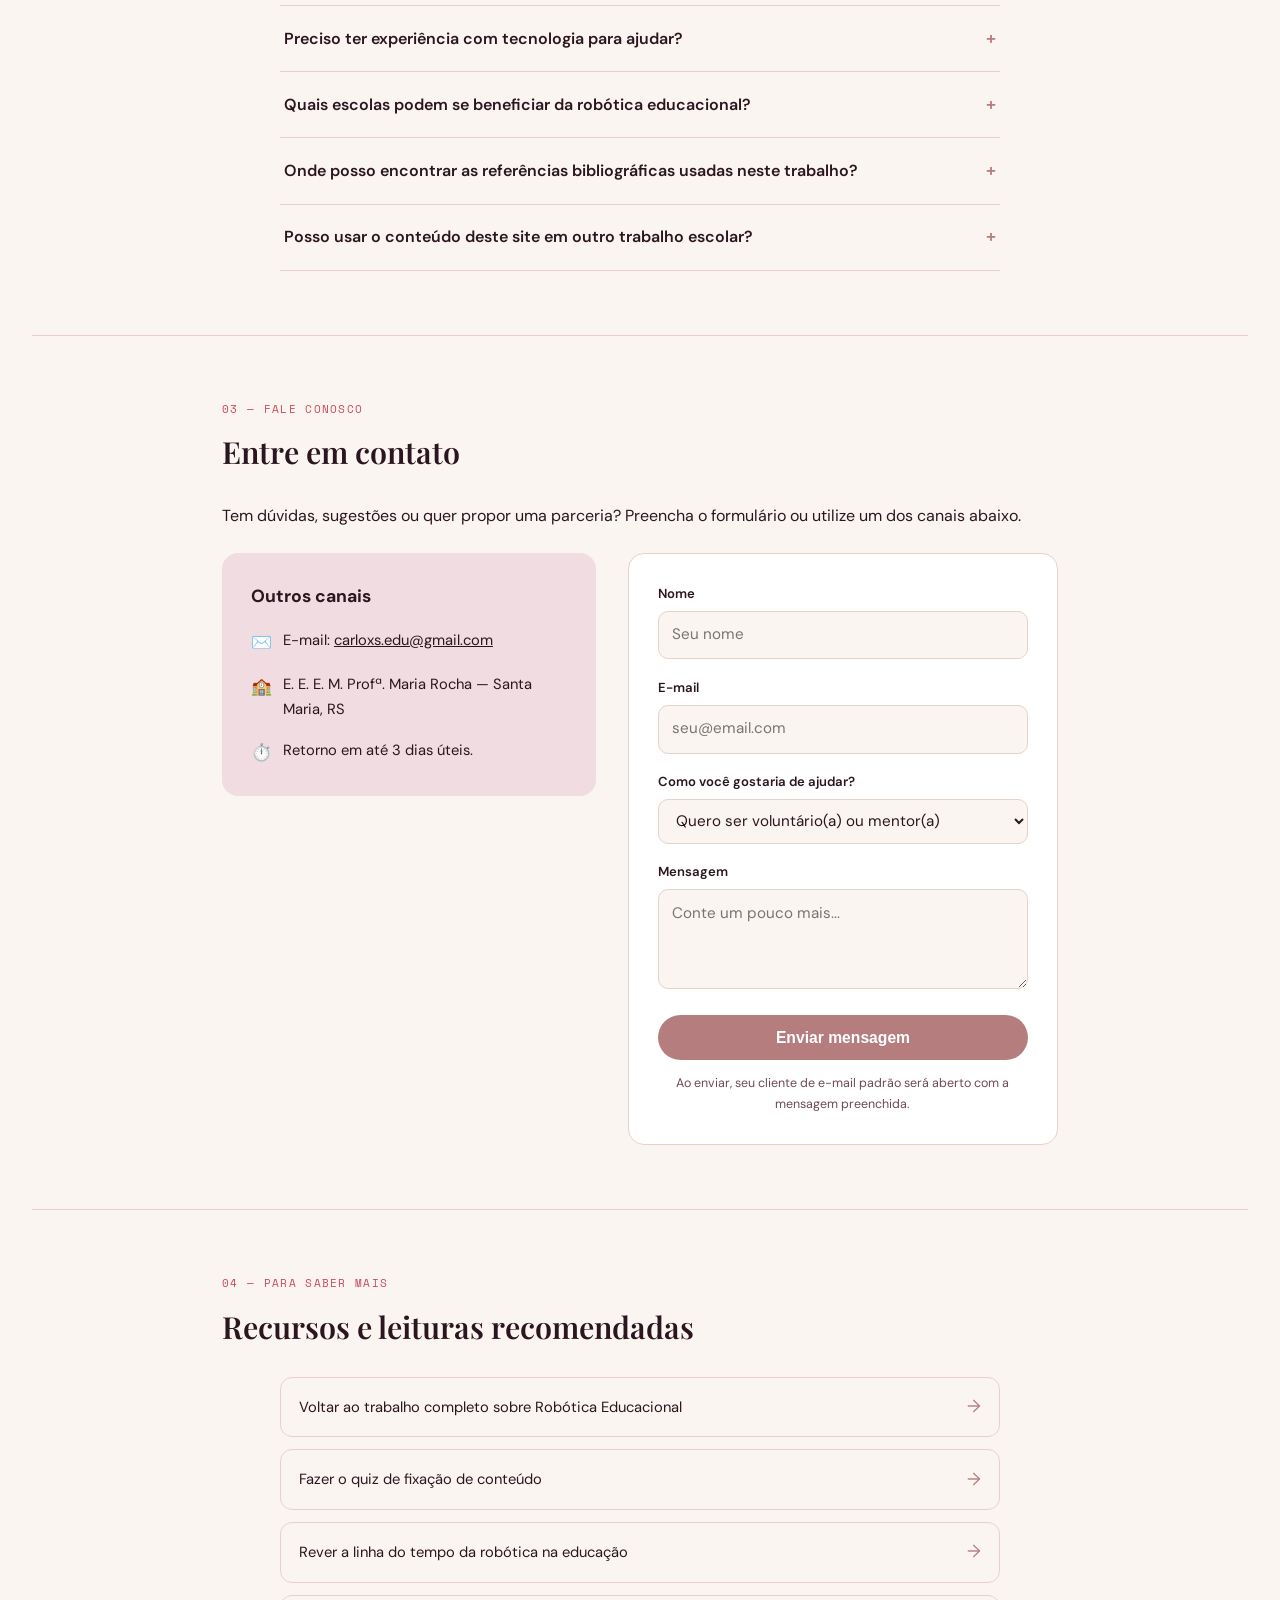
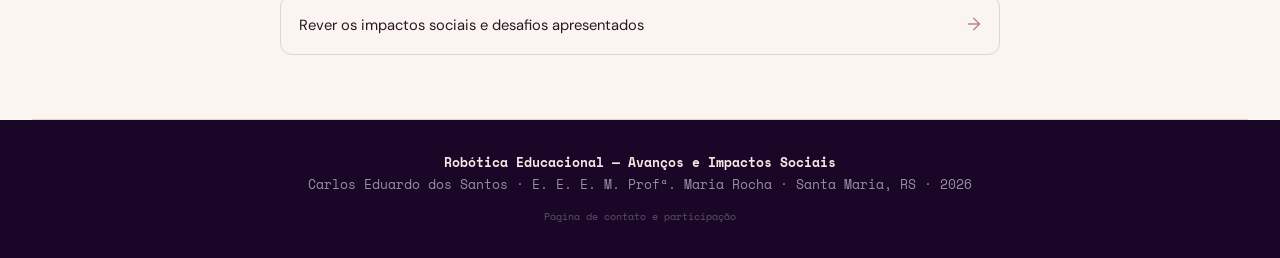
==== commit 4c1ca414: "Add files via upload" ====
--- a/participe.html
+++ b/participe.html
@@ -15,13 +15,14 @@
 
 <nav>
   <span class="logo">⚙ Robótica Educacional</span>
-  <ul>
-    <li><a href="Robotica.html#historico">História</a></li>
-    <li><a href="Robotica.html#tecnologias">Tecnologias</a></li>
-    <li><a href="Robotica.html#impactos">Impactos</a></li>
+  <ul id="navMenu">
+    <li><a href="index.html#historico">História</a></li>
+    <li><a href="index.html#tecnologias">Tecnologias</a></li>
+    <li><a href="index.html#impactos">Impactos</a></li>
     <li><a href="quiz.html">Quiz</a></li>
     <li><a href="participe.html" style="opacity:1; font-weight:700;">Participe</a></li>
   </ul>
+  <button class="nav-toggle" id="navToggle" aria-label="Abrir menu" aria-expanded="false" aria-controls="navMenu">☰</button>
 </nav>
 
 <div class="p-hero">
@@ -145,7 +146,7 @@
       <h3>Outros canais</h3>
       <div class="contato-linha">
         <span class="ic">✉️</span>
-        <span>E-mail: <a href="carloxs.edu@gmail.com">carloxs.edu@gmail.com</a></span>
+        <span>E-mail: <a href="mailto:carloxs.edu@gmail.com">carloxs.edu@gmail.com</a></span>
       </div>
       <div class="contato-linha">
         <span class="ic">🏫</span>
@@ -157,7 +158,7 @@
       </div>
     </div>
 
-    <form class="contato-form" action="mailto:carloxs.edu@gmail.com" method="post" enctype="text/plain">
+    <form class="contato-form" id="contatoForm" novalidate>
       <div class="campo">
         <label for="nome">Nome</label>
         <input type="text" id="nome" name="nome" placeholder="Seu nome" required>
@@ -193,7 +194,7 @@
   <div class="section-label">04 — Para saber mais</div>
   <h2>Recursos e leituras recomendadas</h2>
   <div class="recursos-lista">
-    <a class="recurso-link" href="Robotica.html">
+    <a class="recurso-link" href="index.html">
       <span>Voltar ao trabalho completo sobre Robótica Educacional</span>
       <span class="seta">→</span>
     </a>
@@ -201,11 +202,11 @@
       <span>Fazer o quiz de fixação de conteúdo</span>
       <span class="seta">→</span>
     </a>
-    <a class="recurso-link" href="Robotica.html#historico">
+    <a class="recurso-link" href="index.html#historico">
       <span>Rever a linha do tempo da robótica na educação</span>
       <span class="seta">→</span>
     </a>
-    <a class="recurso-link" href="Robotica.html#impactos">
+    <a class="recurso-link" href="index.html#impactos">
       <span>Rever os impactos sociais e desafios apresentados</span>
       <span class="seta">→</span>
     </a>
@@ -223,6 +224,52 @@
 </footer>
 
 <script>
+// MENU NO CELULAR
+const navToggle = document.getElementById('navToggle');
+const navMenu = document.getElementById('navMenu');
+navToggle.addEventListener('click', () => {
+  const aberto = navMenu.classList.toggle('aberto');
+  navToggle.setAttribute('aria-expanded', aberto);
+  navToggle.setAttribute('aria-label', aberto ? 'Fechar menu' : 'Abrir menu');
+});
+navMenu.querySelectorAll('a').forEach(link => {
+  link.addEventListener('click', () => {
+    navMenu.classList.remove('aberto');
+    navToggle.setAttribute('aria-expanded', 'false');
+    navToggle.setAttribute('aria-label', 'Abrir menu');
+  });
+});
+
+// FORMULÁRIO DE CONTATO
+// Em vez de action="mailto:" (bloqueado pelos navegadores modernos),
+// montamos o link mailto: na mão e abrimos o cliente de e-mail.
+const DESTINATARIO = 'carloxs.edu@gmail.com';
+const contatoForm = document.getElementById('contatoForm');
+
+contatoForm.addEventListener('submit', (evento) => {
+  evento.preventDefault();
+
+  const nome = document.getElementById('nome').value.trim();
+  const email = document.getElementById('email').value.trim();
+  const assunto = document.getElementById('assunto').value;
+  const mensagem = document.getElementById('mensagem').value.trim();
+
+  if (!nome || !email || !mensagem) {
+    alert('Preencha nome, e-mail e mensagem antes de enviar.');
+    return;
+  }
+
+  const corpo =
+    'Nome: ' + nome + '\n' +
+    'E-mail: ' + email + '\n' +
+    'Assunto: ' + assunto + '\n\n' +
+    mensagem;
+
+  window.location.href = 'mailto:' + DESTINATARIO +
+    '?subject=' + encodeURIComponent('[Site do TCC] ' + assunto) +
+    '&body=' + encodeURIComponent(corpo);
+});
+
 // FAQ ACORDEÃO
 document.querySelectorAll('.faq-item').forEach(item => {
   const botao = item.querySelector('.faq-pergunta');
--- a/CssTcc.css
+++ b/CssTcc.css
@@ -19,6 +19,12 @@
     --texto: #2B1620;
     --texto-muted: #6E4A52;
     --branco: #ffffff;
+
+    /* usadas por CssQuiz.css e CssParticipe.css */
+    --border-color: #E6D2C9;    /* mesmo valor de --cinza-borda */
+    --card-bg: #ffffff;
+    --bg-alt: #FBF5F2;          /* mesmo valor de --cinza-bg */
+    --dourado-dark: #7A5623;
   }
 
   * { margin: 0; padding: 0; box-sizing: border-box; }
@@ -80,6 +86,17 @@
     background: rgba(255,255,255,0.07);
     border-bottom-color: var(--dourado);
   }
+  /* BOTÃO HAMBÚRGUER (só aparece no celular) */
+  .nav-toggle {
+    display: none;
+    background: none;
+    border: none;
+    color: var(--terracota-light);
+    font-size: 1.4rem;
+    line-height: 1;
+    padding: 0.4rem 0.2rem;
+    cursor: pointer;
+  }
 
   /* HERO */
   .hero {
@@ -452,7 +469,25 @@
   }
   @media (max-width: 600px) {
     .impactos-grid { grid-template-columns: 1fr; }
-    nav ul { display: none; }
+    .nav-toggle { display: block; }
+    nav ul {
+      display: none;
+      position: absolute;
+      top: 56px;
+      left: 0;
+      right: 0;
+      flex-direction: column;
+      background: var(--primary-dark);
+      border-top: 1px solid rgba(255,255,255,0.12);
+      box-shadow: 0 8px 20px rgba(0,0,0,0.25);
+    }
+    nav ul.aberto { display: flex; }
+    nav ul li a {
+      height: auto;
+      padding: 0.9rem 1.5rem;
+      font-size: 15px;
+      border-bottom: 1px solid rgba(255,255,255,0.08);
+    }
     .hero-stats { flex-wrap: wrap; gap: 1.5rem; }
     .galeria-grid { grid-template-columns: repeat(2, 1fr); }
   }
@@ -512,6 +547,7 @@
     flex: 1;
     text-align: center;
     padding: 1.2rem 0.5rem 1rem;
+    border: none;
     border-radius: 8px;
     font-family: 'Space Mono', monospace;
     font-size: 1.5rem;
@@ -521,6 +557,14 @@
     user-select: none;
   }
   .stem-letter:hover { transform: translateY(-4px); }
+  .stem-letter:focus-visible {
+    outline: 3px solid var(--secondary);
+    outline-offset: 2px;
+  }
+  .stem-letter[aria-pressed="true"] {
+    transform: translateY(-4px);
+    box-shadow: 0 0 0 2px var(--secondary);
+  }
   .stem-letter.s { background: var(--primary-light); color: var(--primary); }
   .stem-letter.t { background: var(--secondary-light); color: var(--secondary); }
   .stem-letter.e { background: var(--dourado-light); color: #7A5623; }
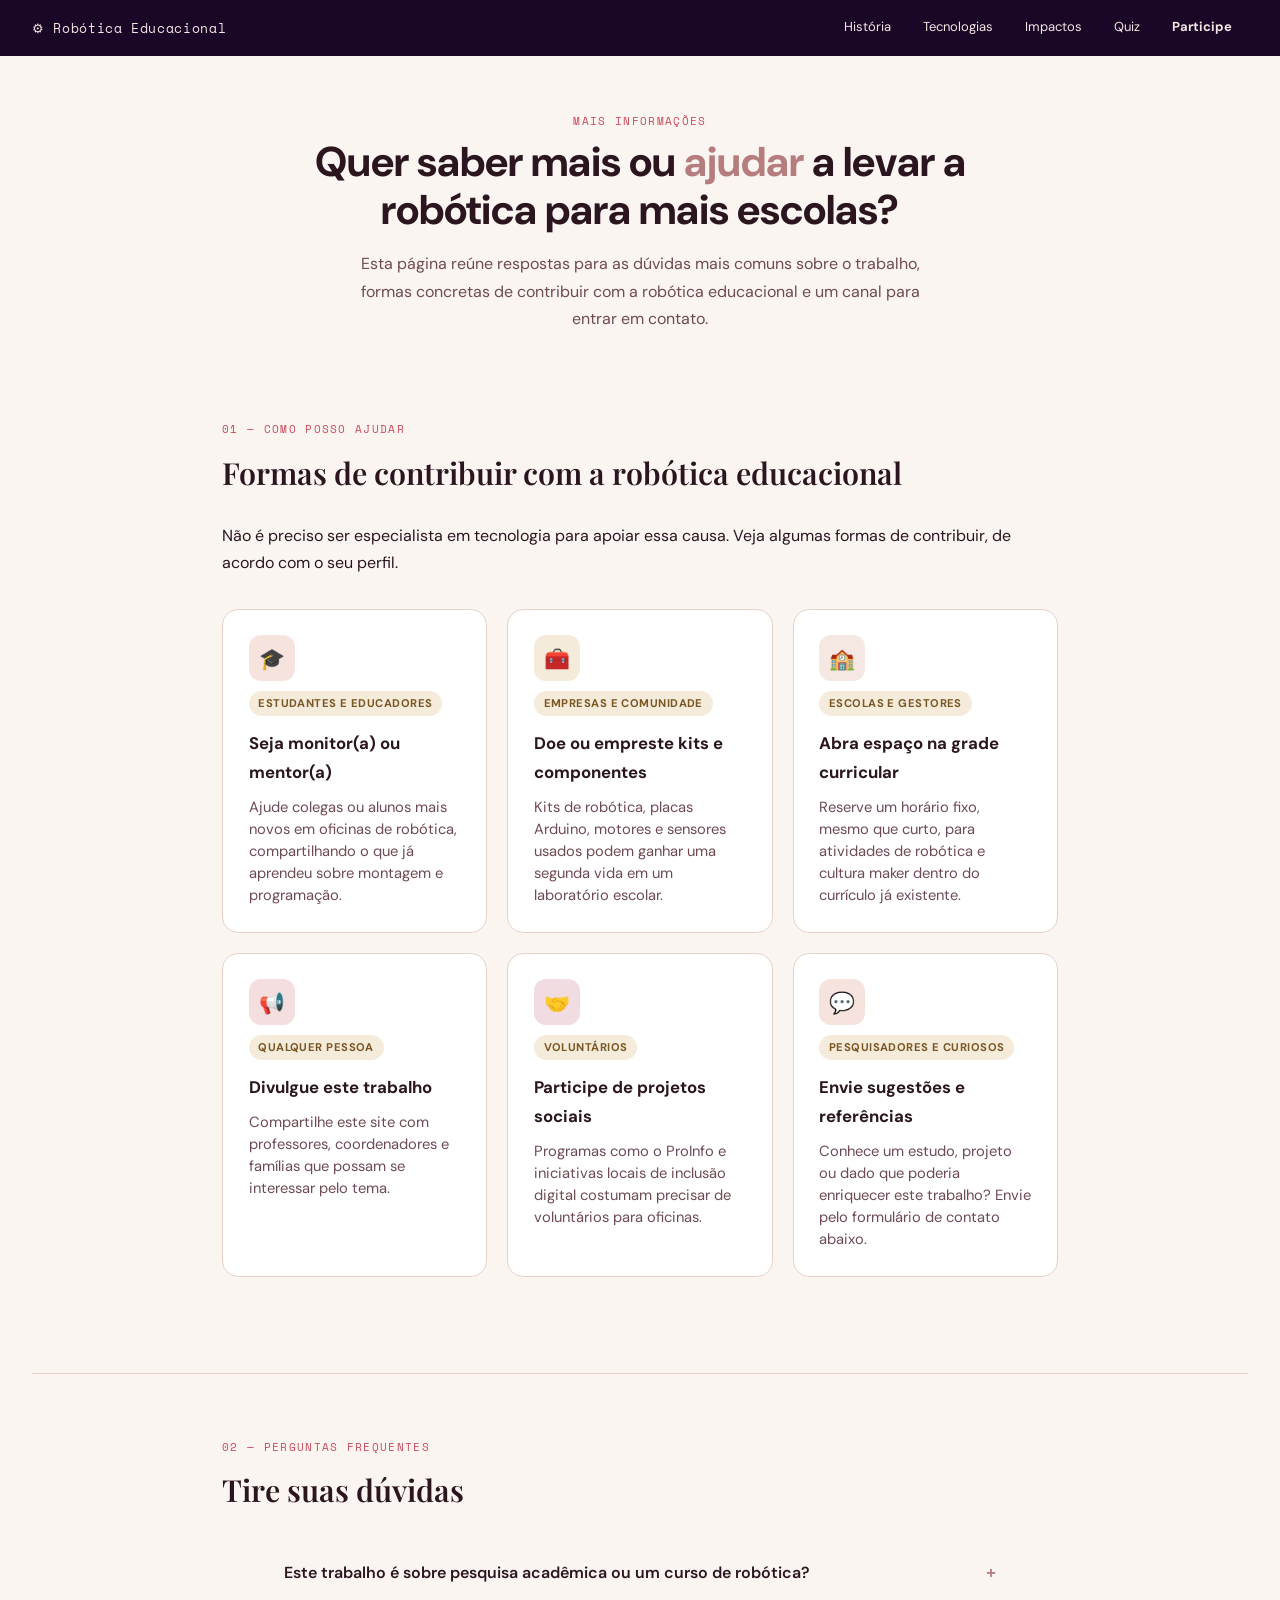
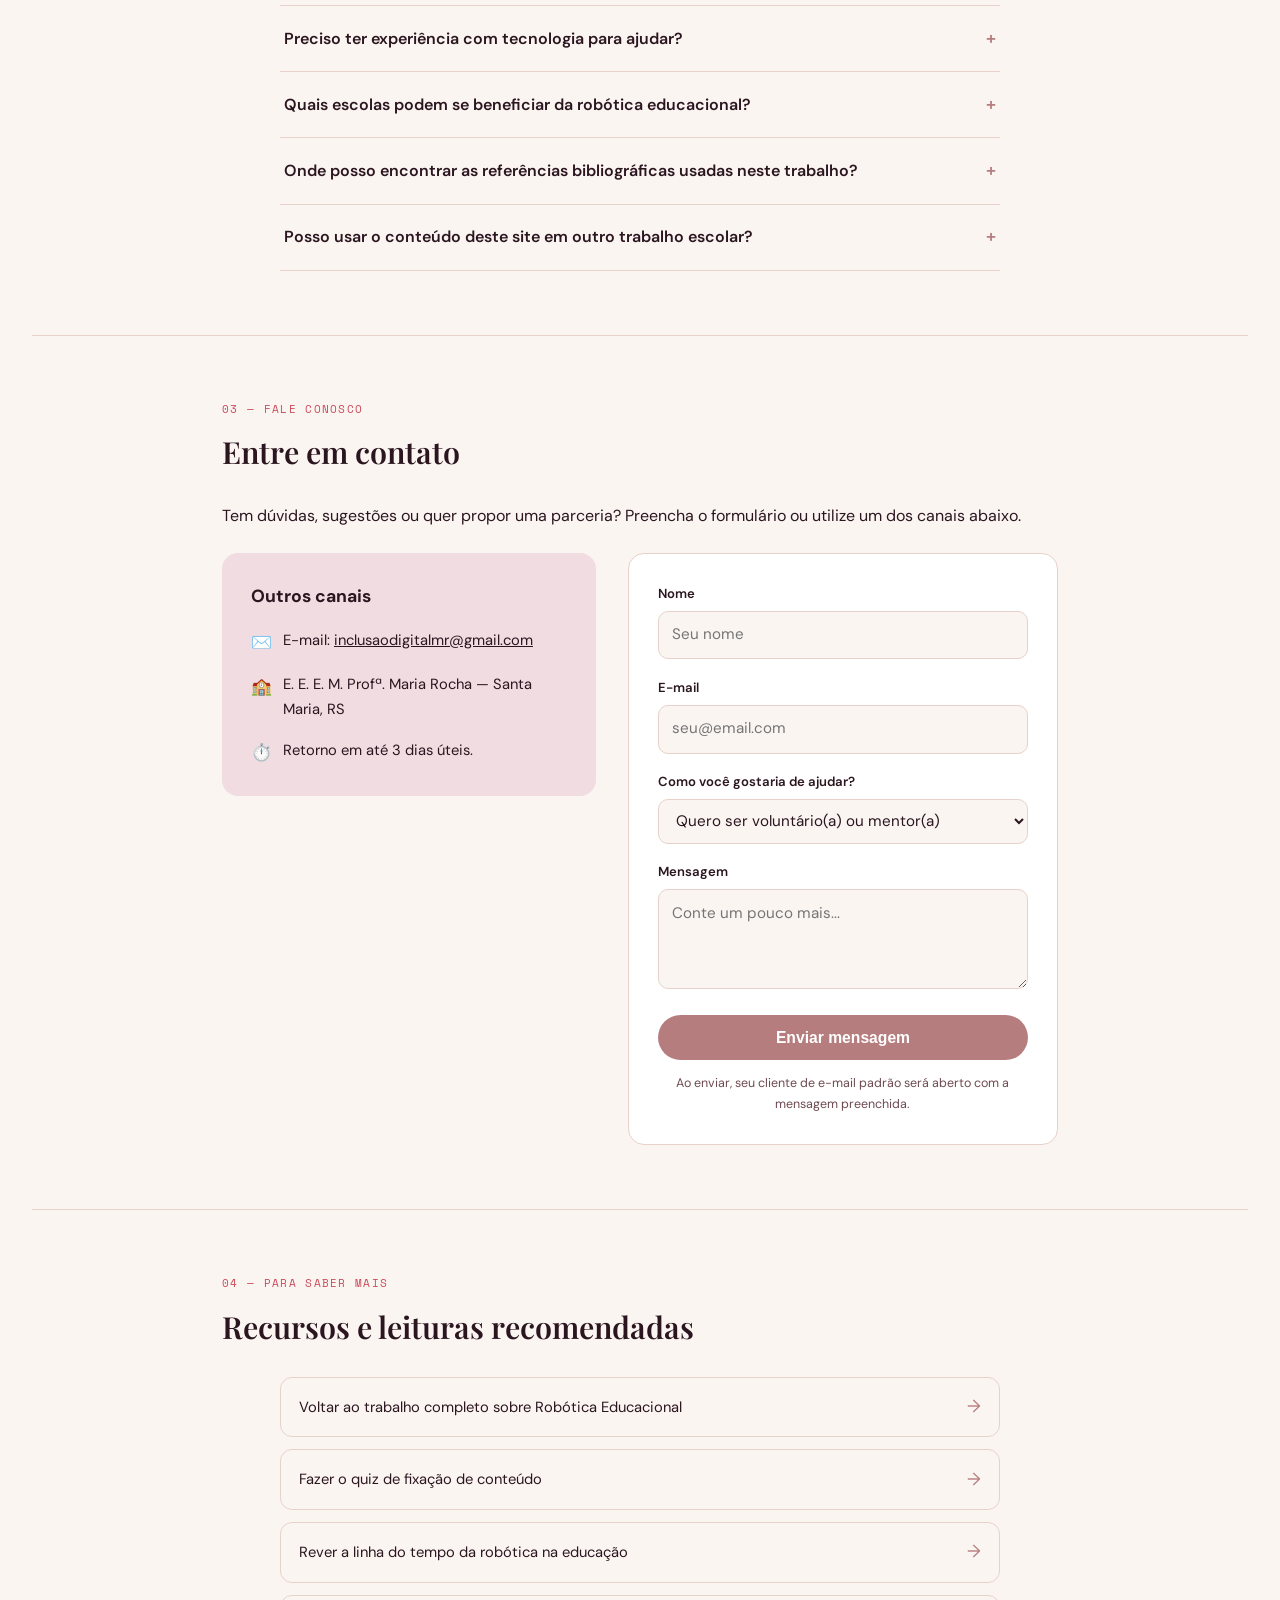
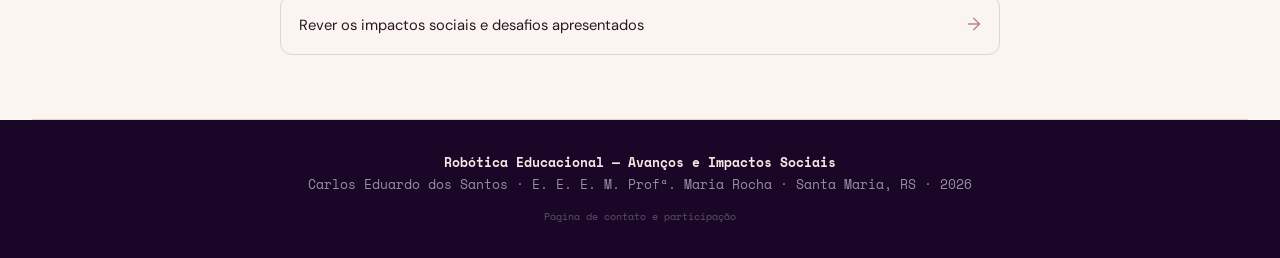
==== commit 4aa1f7ee: "Update contact email in participe.html" ====
--- a/participe.html
+++ b/participe.html
@@ -146,7 +146,7 @@
       <h3>Outros canais</h3>
       <div class="contato-linha">
         <span class="ic">✉️</span>
-        <span>E-mail: <a href="mailto:carloxs.edu@gmail.com">carloxs.edu@gmail.com</a></span>
+        <span>E-mail: <a href="mailto:inclusaodigitalmr@gmail.com">inclusaodigitalmr@gmail.com</a></span>
       </div>
       <div class="contato-linha">
         <span class="ic">🏫</span>
